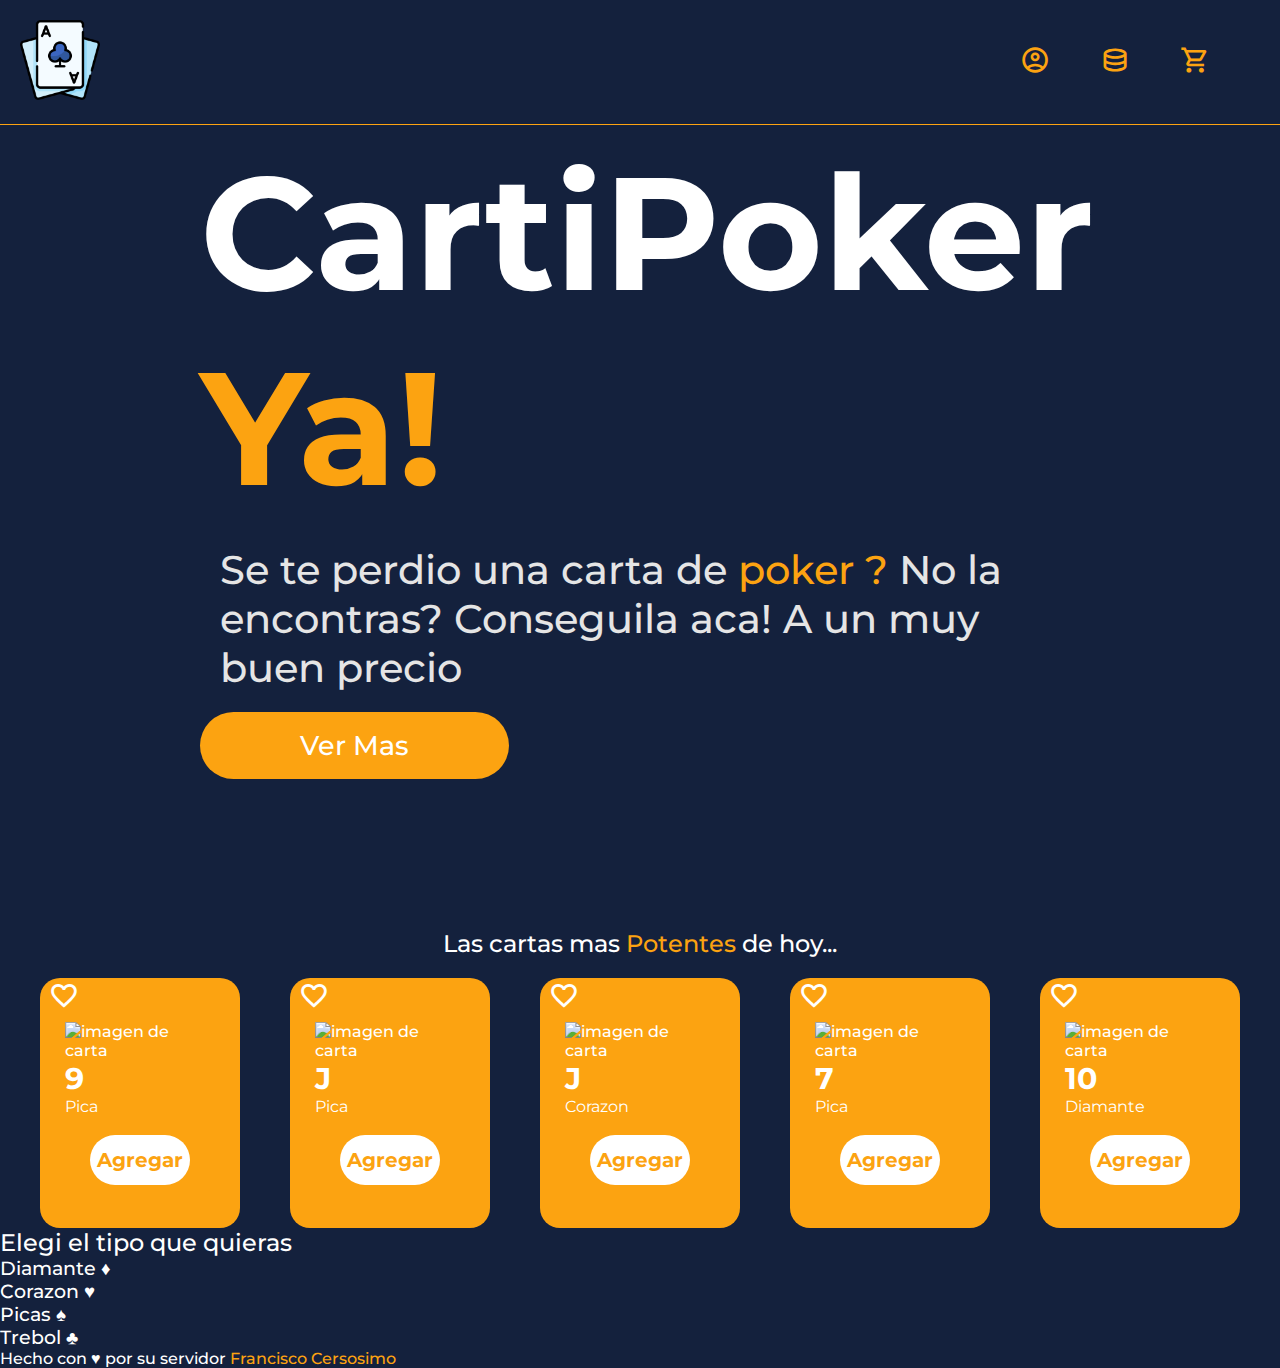
==== index.html @ f0700efc "img cards y render de random cards" ====
<!DOCTYPE html>
<html lang="en">
<head>
    <meta charset="UTF-8">
    <meta http-equiv="X-UA-Compatible" content="IE=edge">
    <meta name="viewport" content="width=device-width, initial-scale=1.0">
    <title>E6 Integrador Nucba</title>
    <link rel="stylesheet"href="https://cdnjs.cloudflare.com/ajax/libs/animate.css/4.1.1/animate.min.css"/>
    <link rel="stylesheet" href="https://fonts.googleapis.com/css2?family=Material+Symbols+Outlined:opsz,wght,FILL,GRAD@20..48,100..700,0..1,-50..200" />
    <link rel="stylesheet" href="./assets/styles.css">
</head>
<body>
    <header>
        <nav>
            <div class="logo_container">
                <img src="./assets/img/logochetomal.png" alt="" class="logo">
            </div>
            <div class="menu_container">
                <ul class="menu_container_lista">
                    <li>
                        <span class="material-symbols-outlined">
                            account_circle
                        </span>
                    </li>
                    <li>
                        <span class="material-symbols-outlined">
                            database
                        </span>
                    </li>
                    <li>
                        <span class="material-symbols-outlined">
                            shopping_cart
                        </span>
                    </li>
                </ul>
            </div>
        </nav>
    </header>
    <main>
        <section class="hero_container">
            <div>
                <h1>CartiPoker <span>Ya!</span></h1>
                <p class="slogan">Se te perdio una carta de <span>poker ?</span> No la encontras? Conseguila aca! A un muy buen precio</p>
                <button class="vermas_boton botones">Ver Mas</button>
            </div>
            <div class="imagen_hero_container">

            </div>
        </section>
        <section class="cartasmascompradas_container">
            <h2>Las cartas mas <span>Potentes</span> de hoy...</h2>
            <div class="recomended_container">
                
            </div>
        </section>
        <section class="elegi_tu_tipo_container">
            <h2>Elegi el tipo que quieras</h2>
            <div class="card_category category" data-category="water">
                <h3>Diamante &#9830;</h3>
            </div>
            <div class="card_category category" data-category="earth">
                <h3>Corazon &#9829;</h3>
            </div>
            <div class="card_category category" data-category="fire">
                <h3>Picas &#9824;</h3>
            </div>
            <div class="card_category category" data-category="wind">
                <h3>Trebol &#9827;</h3>
            </div>
        </section>
    </main>
    <footer>
        <p>Hecho con &#9829; por su servidor <span>Francisco Cersosimo</span> </p>
    </footer>
    <script src="./assets/data.js"></script>
    <script src="./assets/main.js"></script>

</body>
</html>
---- assets/styles.css ----
@import url('https://fonts.googleapis.com/css2?family=Montserrat:wght@300;400;500;700&display=swap');

/* General Stuff */

:root {
    --light: 300;
    --regular: 400;
    --medium: 500;
    --bold: 700;
    --backgroundcolor: #14213d;
    --enlightened_fontcolor: #fca311;
    --default_fontcolor: #FFFFFF;
    --less_important_fontcolor: #e5e5e5;

}

*{
    margin: 0;
    padding: 0;
    box-sizing: border-box;
    font-family: 'Montserrat', sans-serif;
    font-weight: var(--medium);
    
    color: var(--default_fontcolor);
    list-style: none;
}

body{
    background-color: var(--backgroundcolor);
}

span{
    color: var(--enlightened_fontcolor);
}

.botones{
    border: none;
    border-radius: 60px;
    padding: 17px 100px;
    background-color: var(--enlightened_fontcolor);
    color: var(--default_fontcolor);
    font-size: 27px;
}

/* Header */
/* Nav Bar */

nav{
    display: flex;
    padding: 20px;
    justify-content: space-between;
    align-items: center;
    border-bottom: 1px solid var(--enlightened_fontcolor);
}

.logo{
    width: auto;
    height: 80px;
}

.menu_container_lista{
    display: flex;
    margin-right: 50px;
    gap: 50px;
}

.material-symbols-outlined{
    font-size: 30px;
    font-weight: var(--medium);
    cursor: pointer;
}


/* Main */
/*Hero*/


h1{
    font-size: 160px;
    font-weight: var(--bold);
}

h1 span{
    font-weight: var(--bold);
}

.slogan{
    font-size: 40px;
    margin: 20px;
    color: var(--less_important_fontcolor);
    font-weight: var(--medium);
}
/*
.imagen_hero_container{
    background-color: var(--enlightened_fontcolor);
    width: 400px;
    height: 400px;
}
*/

.hero_container{
    display: flex;
    padding: 10px 200px;
}

/* Cartas mas compradas */

.cartasmascompradas_container{
    display: flex;
    justify-content: center;
    align-items: center;
    flex-direction: column;
    margin-top: 140px;
}

/* Recomended Container */
.recomended_container{
    display: flex;
    margin-top: 20px;
    gap: 50px;
}
/* Diseño Cards */

.item-product{
    background-color: var(--enlightened_fontcolor);
}

.product_recomendation{
    display: flex;
    flex-direction: column;
    align-items: center;
    justify-content: center;
    position: relative;
    width: 200px;
    height: 250px;
    background-color: var(--enlightened_fontcolor);
    border-radius: 20px;
    padding: 20px 25px;
    margin: 0 auto;
}

.add-btn{
    border: none;
    background-color: var(--default_fontcolor);
    color: var(--enlightened_fontcolor);
    width: 100px;
    height: 50px;
    font-weight: var(--bold);
    font-size: 20px;
    border-radius: 30px;
}

.favorito{
    position: absolute;
    top: 3px;
    left: 9px;
}

.title-card{
    font-weight: var(--bold);
    font-size: 30px;
}

.value-card{
    font-weight: var(--regular);
}

.favorito_icon{
    color: var(--default_fontcolor);
}
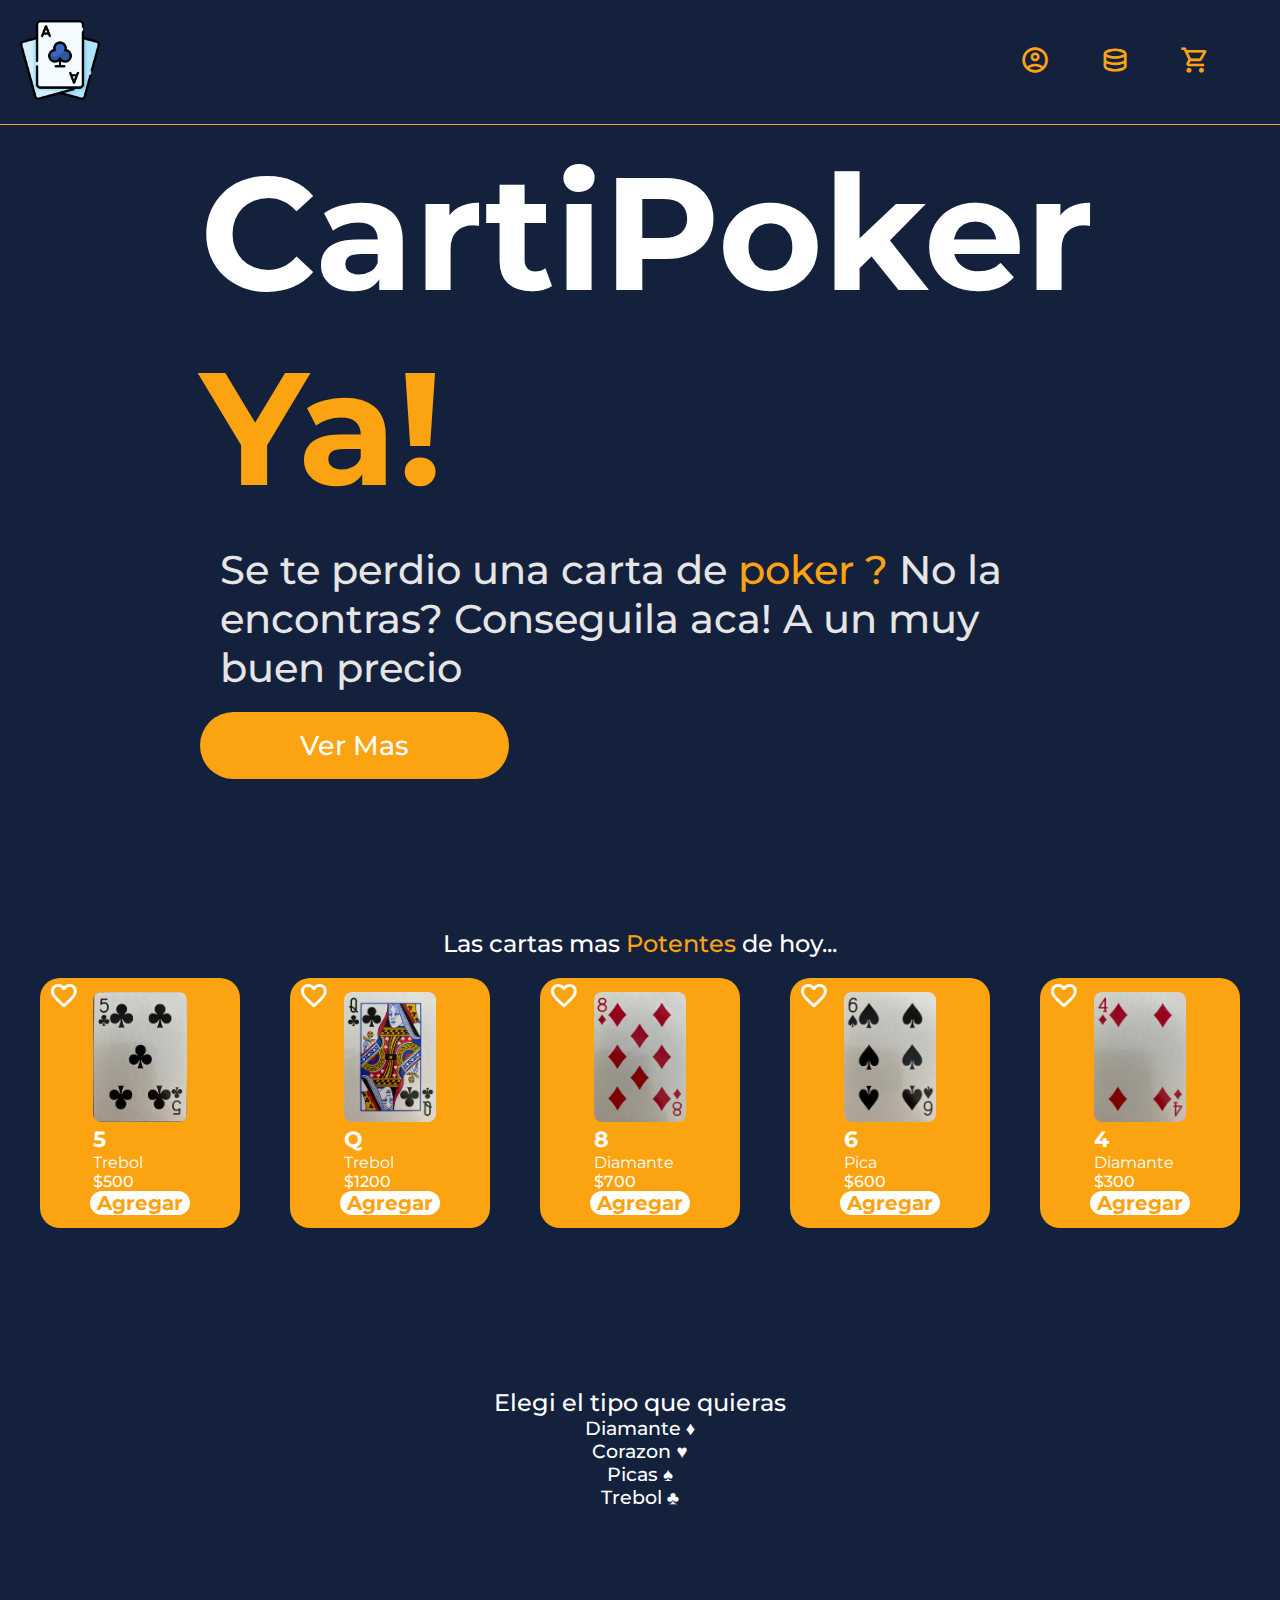
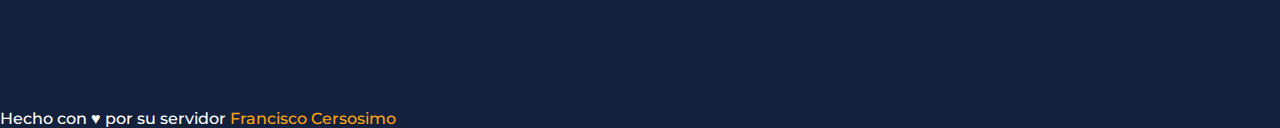
==== commit cd70d754: "fix bug, cartas mas compradas section" ====
--- a/index.html
+++ b/index.html
@@ -53,7 +53,7 @@
                 
             </div>
         </section>
-        <section class="elegi_tu_tipo_container">
+        <section class="elegi_el_tipo_container">
             <h2>Elegi el tipo que quieras</h2>
             <div class="card_category category" data-category="water">
                 <h3>Diamante &#9830;</h3>
--- a/assets/styles.css
+++ b/assets/styles.css
@@ -40,6 +40,12 @@
     background-color: var(--enlightened_fontcolor);
     color: var(--default_fontcolor);
     font-size: 27px;
+}
+
+img{
+    height: 130px;
+    width: auto;
+    border-radius: 8px;
 }
 
 /* Header */
@@ -158,7 +164,7 @@
 
 .title-card{
     font-weight: var(--bold);
-    font-size: 30px;
+    font-size: 22px;
 }
 
 .value-card{
@@ -168,3 +174,22 @@
 .favorito_icon{
     color: var(--default_fontcolor);
 }
+
+.price, .spacing-price{
+    color: var(--default_fontcolor);
+}
+
+/* ELEGI EL TIPO QUE QUIERAS */
+
+.elegi_el_tipo_container{
+    display: flex;
+    flex-direction: column;
+    align-items: center;
+    margin-top: 160px;
+}
+
+/* FOOTER */
+
+footer{
+    margin-top: 200px;
+}
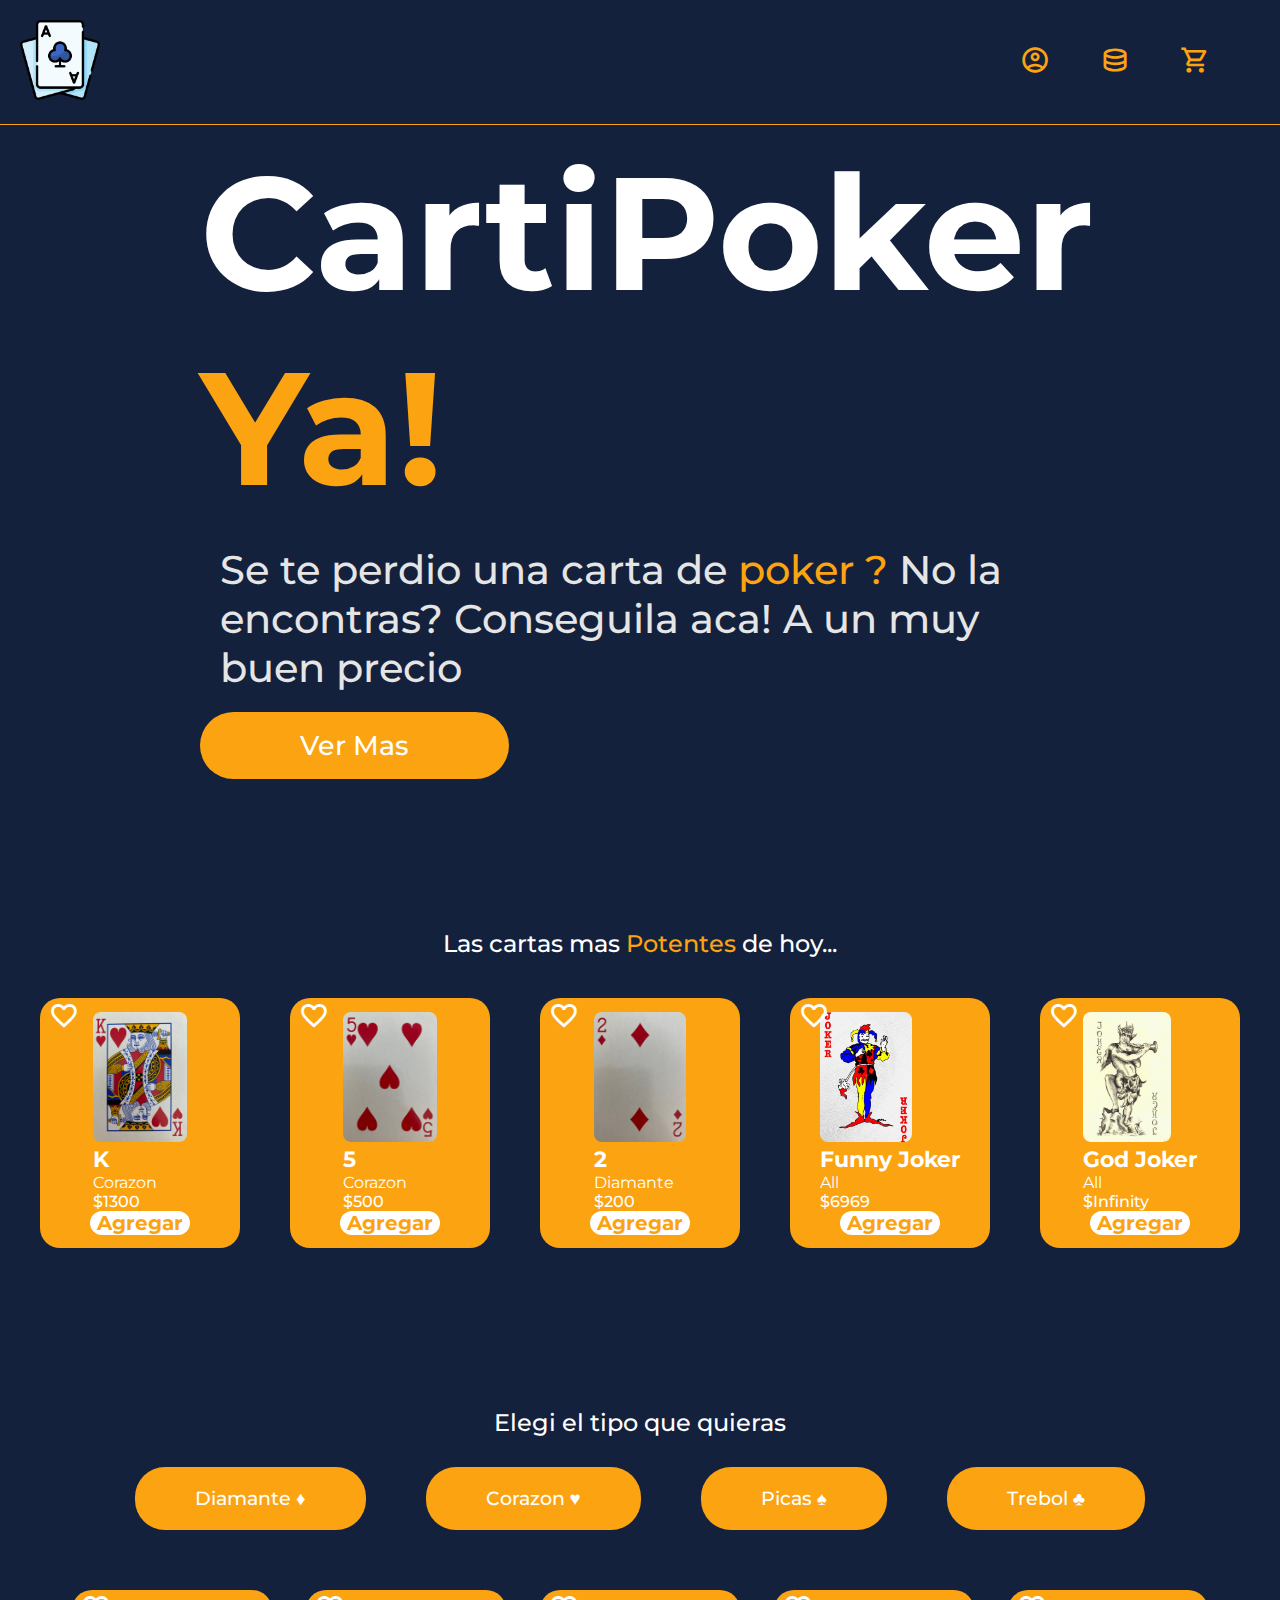
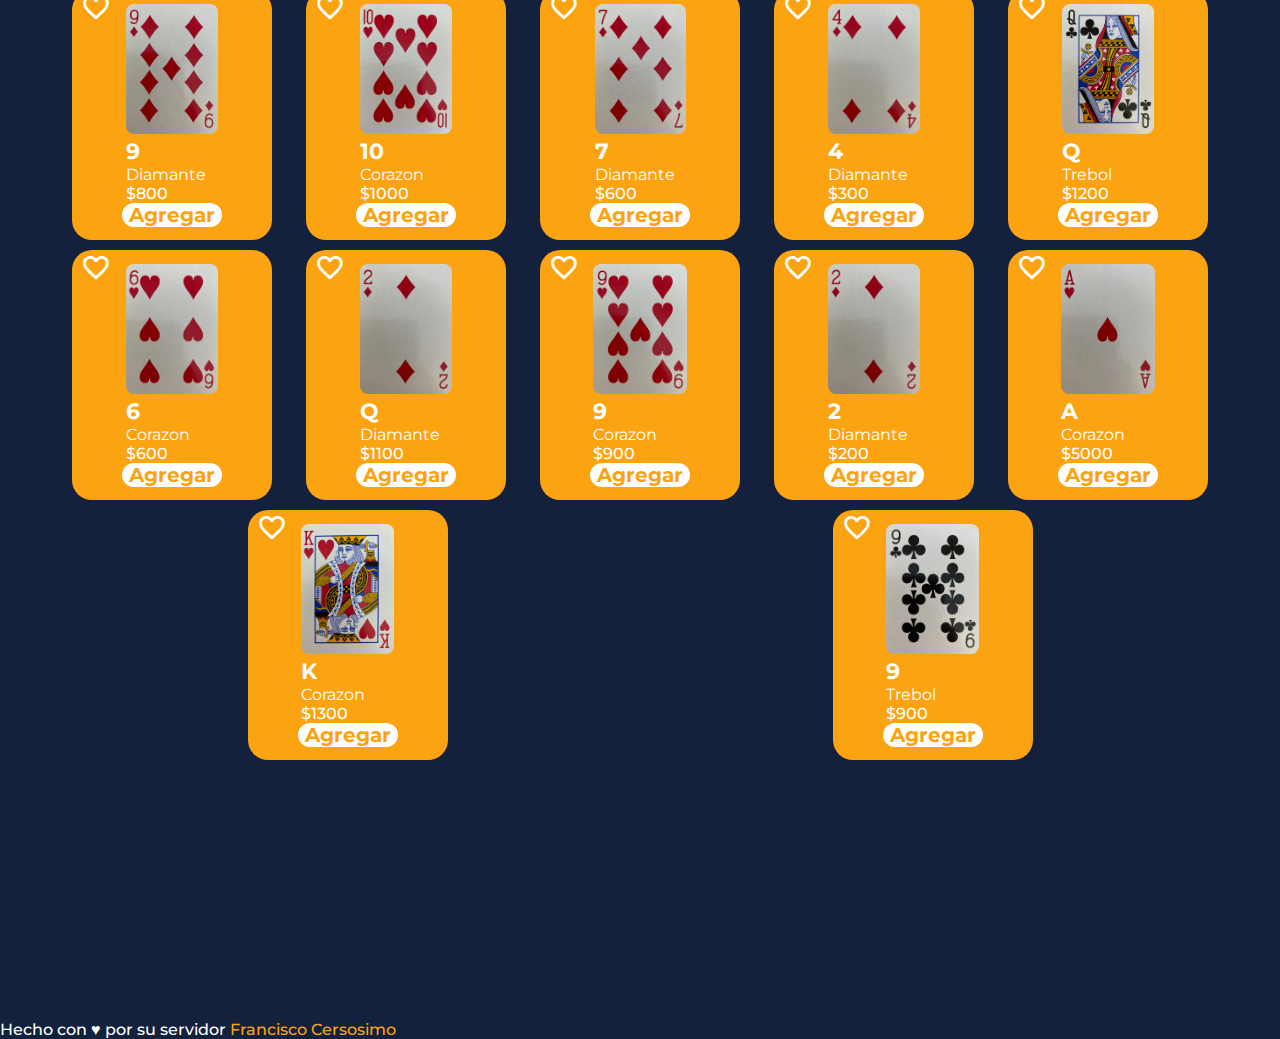
==== commit 7e428c4d: "algunas cosas de selectedCardsContainer" ====
--- a/index.html
+++ b/index.html
@@ -1,14 +1,17 @@
 <!DOCTYPE html>
 <html lang="en">
+
 <head>
     <meta charset="UTF-8">
     <meta http-equiv="X-UA-Compatible" content="IE=edge">
     <meta name="viewport" content="width=device-width, initial-scale=1.0">
     <title>E6 Integrador Nucba</title>
-    <link rel="stylesheet"href="https://cdnjs.cloudflare.com/ajax/libs/animate.css/4.1.1/animate.min.css"/>
-    <link rel="stylesheet" href="https://fonts.googleapis.com/css2?family=Material+Symbols+Outlined:opsz,wght,FILL,GRAD@20..48,100..700,0..1,-50..200" />
+    <link rel="stylesheet" href="https://cdnjs.cloudflare.com/ajax/libs/animate.css/4.1.1/animate.min.css" />
+    <link rel="stylesheet"
+        href="https://fonts.googleapis.com/css2?family=Material+Symbols+Outlined:opsz,wght,FILL,GRAD@20..48,100..700,0..1,-50..200" />
     <link rel="stylesheet" href="./assets/styles.css">
 </head>
+
 <body>
     <header>
         <nav>
@@ -40,7 +43,8 @@
         <section class="hero_container">
             <div>
                 <h1>CartiPoker <span>Ya!</span></h1>
-                <p class="slogan">Se te perdio una carta de <span>poker ?</span> No la encontras? Conseguila aca! A un muy buen precio</p>
+                <p class="slogan">Se te perdio una carta de <span>poker ?</span> No la encontras? Conseguila aca! A un
+                    muy buen precio</p>
                 <button class="vermas_boton botones">Ver Mas</button>
             </div>
             <div class="imagen_hero_container">
@@ -50,22 +54,27 @@
         <section class="cartasmascompradas_container">
             <h2>Las cartas mas <span>Potentes</span> de hoy...</h2>
             <div class="recomended_container">
-                
+
             </div>
         </section>
         <section class="elegi_el_tipo_container">
             <h2>Elegi el tipo que quieras</h2>
-            <div class="card_category category" data-category="water">
-                <h3>Diamante &#9830;</h3>
+            <div class="card_category_container">
+                <div class="card_category category" data-category="diamante">
+                    <h3>Diamante &#9830;</h3>
+                </div>
+                <div class="card_category category" data-category="corazon">
+                    <h3>Corazon &#9829;</h3>
+                </div>
+                <div class="card_category category" data-category="picas">
+                    <h3>Picas &#9824;</h3>
+                </div>
+                <div class="card_category category" data-category="trebol">
+                    <h3>Trebol &#9827;</h3>
+                </div>
             </div>
-            <div class="card_category category" data-category="earth">
-                <h3>Corazon &#9829;</h3>
-            </div>
-            <div class="card_category category" data-category="fire">
-                <h3>Picas &#9824;</h3>
-            </div>
-            <div class="card_category category" data-category="wind">
-                <h3>Trebol &#9827;</h3>
+            <div class="selected_products_container">
+
             </div>
         </section>
     </main>
@@ -76,4 +85,5 @@
     <script src="./assets/main.js"></script>
 
 </body>
+
 </html>--- a/assets/styles.css
+++ b/assets/styles.css
@@ -122,7 +122,7 @@
 /* Recomended Container */
 .recomended_container{
     display: flex;
-    margin-top: 20px;
+    margin-top: 40px;
     gap: 50px;
 }
 /* Diseño Cards */
@@ -188,6 +188,25 @@
     margin-top: 160px;
 }
 
+.card_category_container{
+    display: flex;
+    gap: 60px;
+}
+
+.card_category{
+    background-color: var(--enlightened_fontcolor);
+    margin-top: 30px;
+    padding: 20px 60px;
+    border-radius: 30px;
+}
+
+.selected_products_container{
+    display: flex;
+    flex-wrap: wrap;
+    padding: 60px;
+    gap: 10px;
+}
+
 /* FOOTER */
 
 footer{
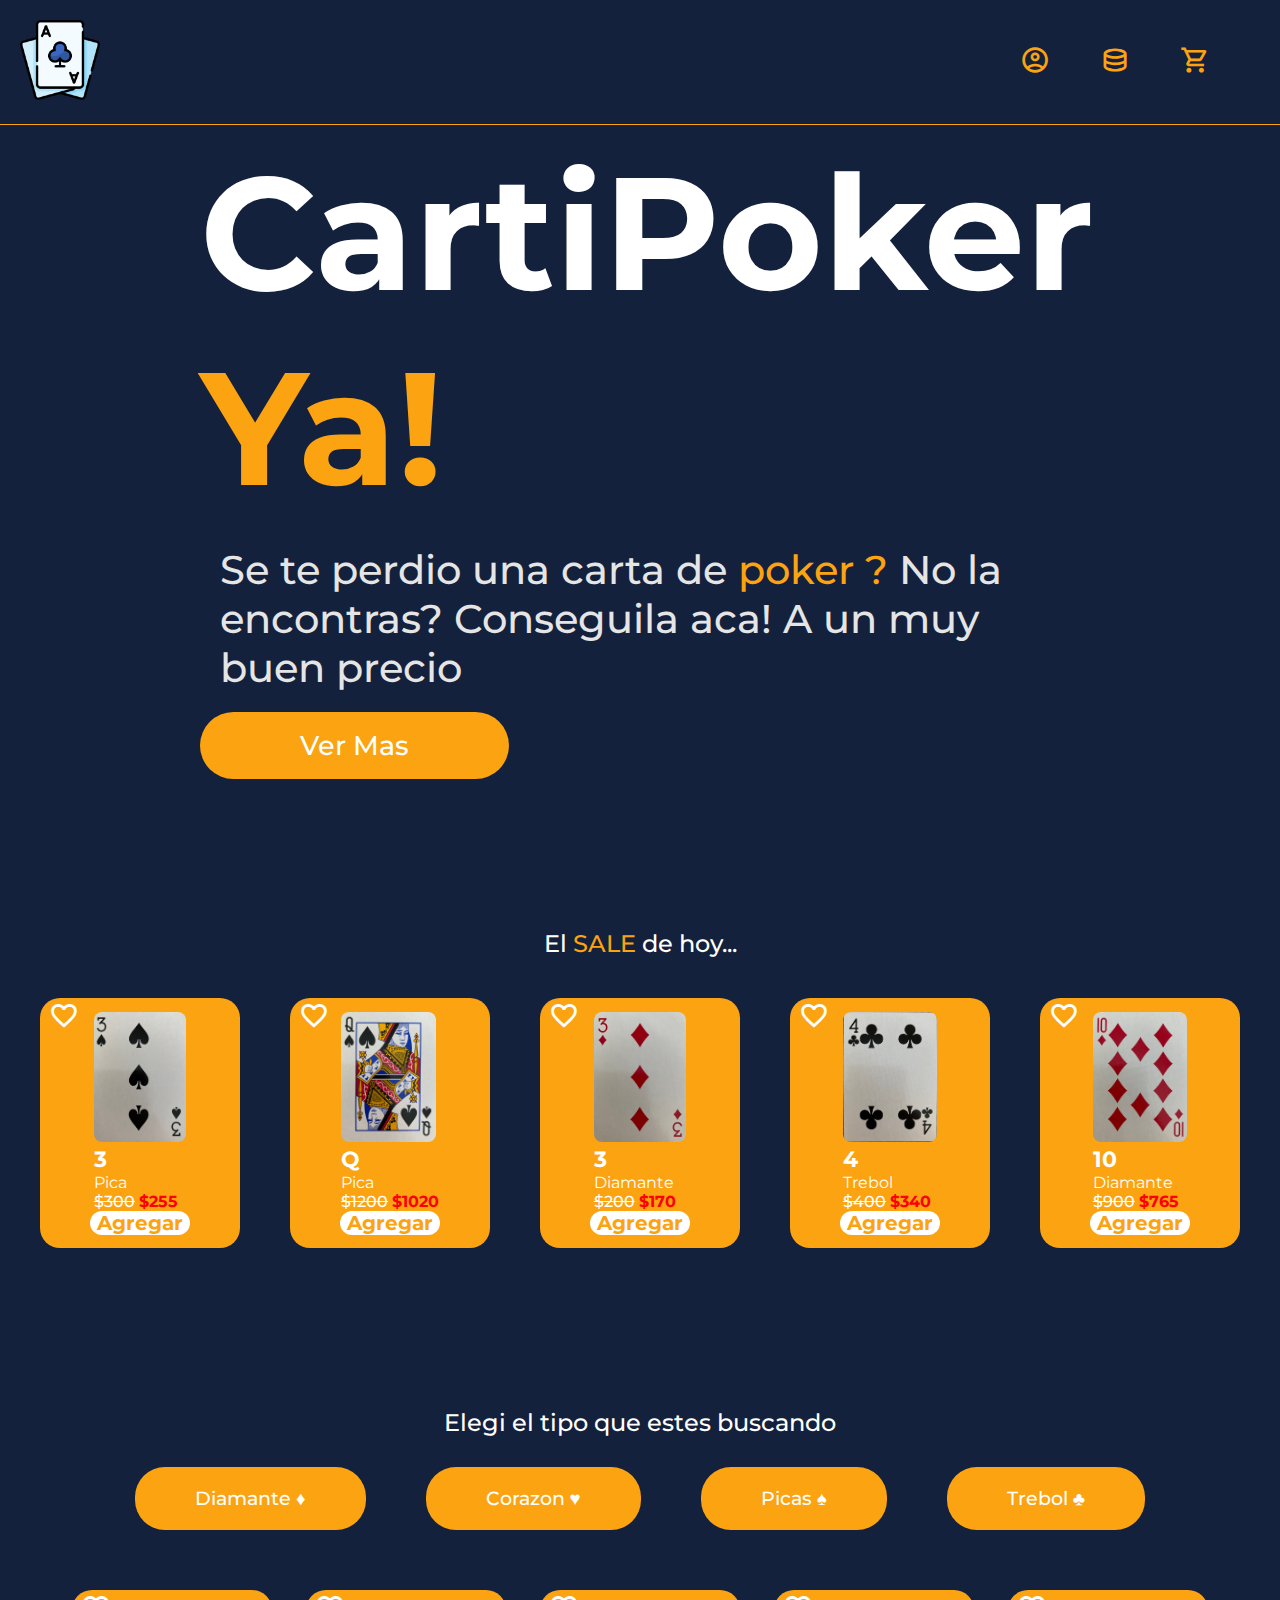
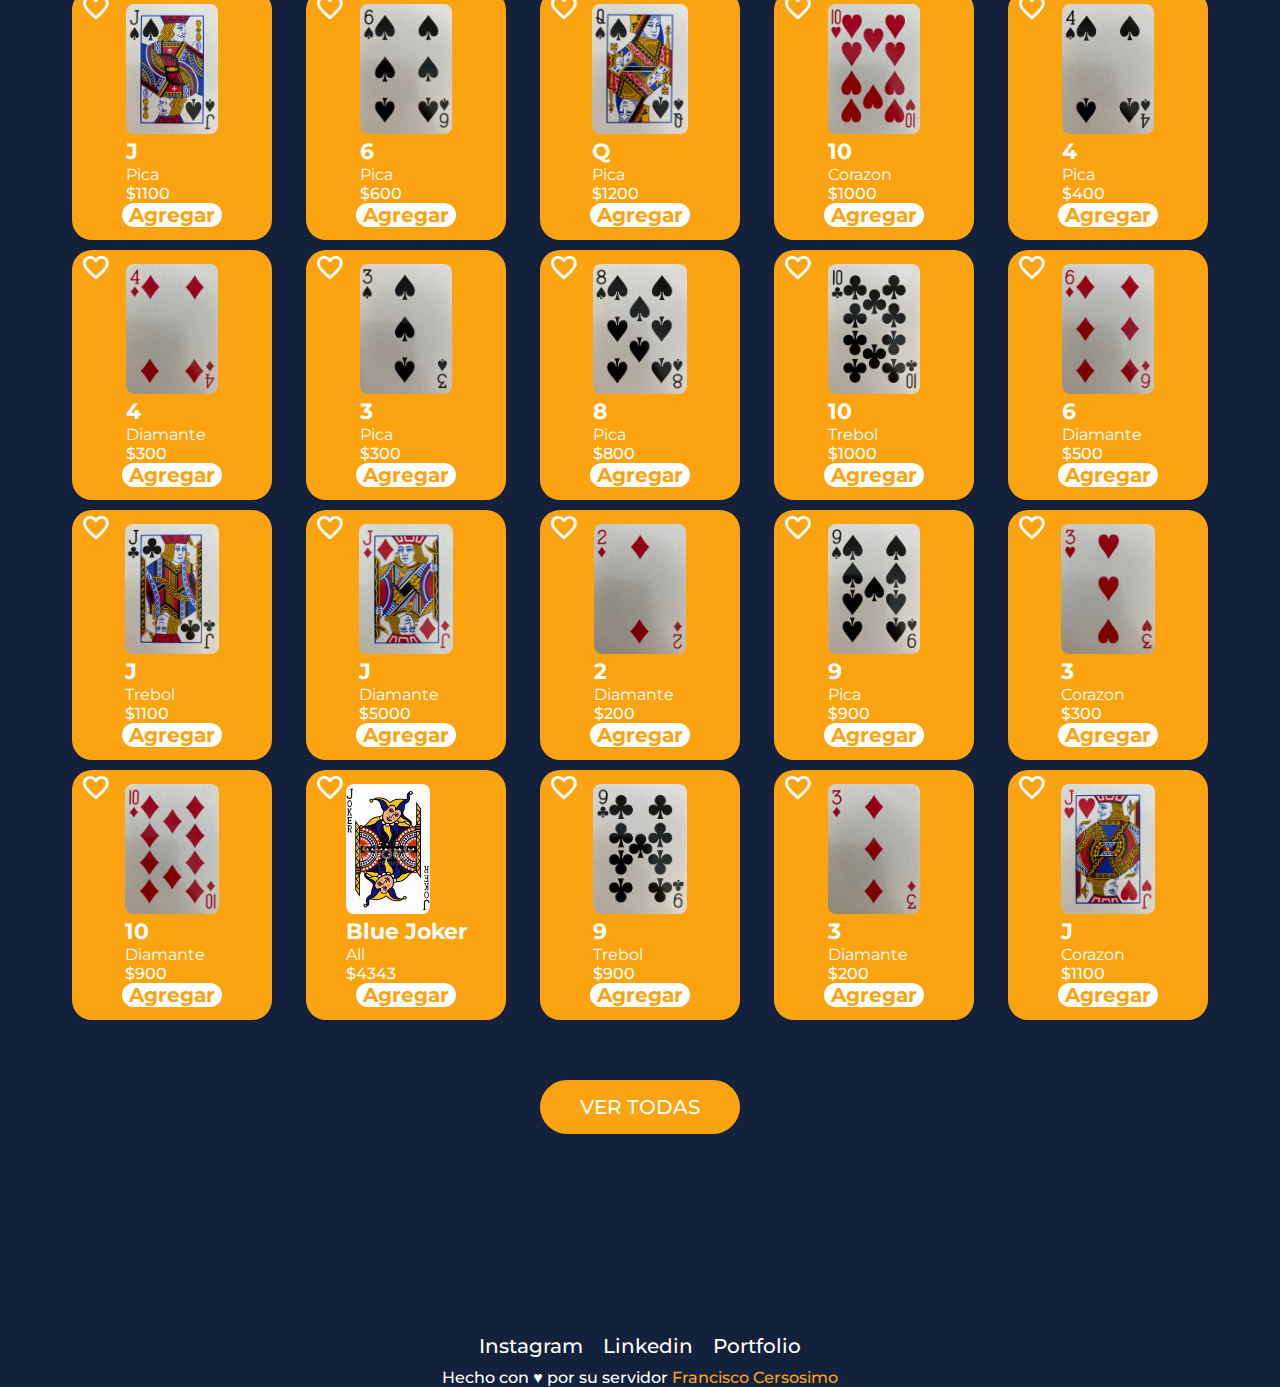
==== commit 2fe5f9e8: "selected category section" ====
--- a/index.html
+++ b/index.html
@@ -52,24 +52,24 @@
             </div>
         </section>
         <section class="cartasmascompradas_container">
-            <h2>Las cartas mas <span>Potentes</span> de hoy...</h2>
+            <h2>El <span>SALE</span> de hoy...</h2>
             <div class="recomended_container">
 
             </div>
         </section>
         <section class="elegi_el_tipo_container">
-            <h2>Elegi el tipo que quieras</h2>
+            <h2>Elegi el tipo que estes buscando</h2>
             <div class="card_category_container">
-                <div class="card_category category" data-category="diamante">
+                <div class="card_category category" data-category="Diamante">
                     <h3>Diamante &#9830;</h3>
                 </div>
-                <div class="card_category category" data-category="corazon">
+                <div class="card_category category" data-category="Corazon">
                     <h3>Corazon &#9829;</h3>
                 </div>
-                <div class="card_category category" data-category="picas">
+                <div class="card_category category" data-category="Pica">
                     <h3>Picas &#9824;</h3>
                 </div>
-                <div class="card_category category" data-category="trebol">
+                <div class="card_category category" data-category="Trebol">
                     <h3>Trebol &#9827;</h3>
                 </div>
             </div>
@@ -77,9 +77,25 @@
 
             </div>
         </section>
+
+        <section class="ver_todas_container">
+            <button class="ver_todas_boton botones"> VER TODAS </button>
+            <div class="todas_container">
+                
+            </div>
+        </section>
+
+
     </main>
     <footer>
-        <p>Hecho con &#9829; por su servidor <span>Francisco Cersosimo</span> </p>
+        <div class="datos_personales">
+            <ul>
+                <li><a href="https://www.instagram.com/francersosimo/"> Instagram </a></li>
+                <li> <a href="https://www.linkedin.com/in/francisco-cersosimo-5799731b8/"> Linkedin </a> </li>
+                <li> <a href="https://landing-page-portfolio-wheat.vercel.app/"> Portfolio </a> </li>
+            </ul>
+        </div>
+        <p class="frase_final">Hecho con &#9829; por su servidor <span>Francisco Cersosimo</span> </p>
     </footer>
     <script src="./assets/data.js"></script>
     <script src="./assets/main.js"></script>
--- a/assets/styles.css
+++ b/assets/styles.css
@@ -20,7 +20,6 @@
     box-sizing: border-box;
     font-family: 'Montserrat', sans-serif;
     font-weight: var(--medium);
-    
     color: var(--default_fontcolor);
     list-style: none;
 }
@@ -46,6 +45,10 @@
     height: 130px;
     width: auto;
     border-radius: 8px;
+}
+
+a{
+    text-decoration: none;
 }
 
 /* Header */
@@ -124,6 +127,11 @@
     display: flex;
     margin-top: 40px;
     gap: 50px;
+}
+
+.sale_price, .sale-spacing-price{
+    color: red;
+    font-weight: bold;
 }
 /* Diseño Cards */
 
@@ -196,8 +204,14 @@
 .card_category{
     background-color: var(--enlightened_fontcolor);
     margin-top: 30px;
+    cursor: pointer;
     padding: 20px 60px;
     border-radius: 30px;
+    transition: all 0.5s;
+}
+
+.card_category:hover{
+    transform: scale(1.1);
 }
 
 .selected_products_container{
@@ -207,8 +221,49 @@
     gap: 10px;
 }
 
+/* Clases para favoritos */
+
+.favorito{
+    color: red;
+}
+
+
+
+/* Ver Todas  section */
+
+.ver_todas_container{
+    display: flex;
+    justify-content: center;
+    align-items: center;
+    flex-direction: column;
+}
+
+
+.ver_todas_boton{
+    padding: 15px 35px;
+    font-size: 20px;
+    width: 200px;
+    cursor: pointer;
+}
+
 /* FOOTER */
 
 footer{
+    display: flex;
+    flex-direction: column;
+    justify-content: center;
+    align-items: center;
     margin-top: 200px;
 }
+
+.datos_personales ul{
+    display: flex;
+    gap: 20px;
+    font-size: 20px;
+}
+
+.frase_final{
+    margin-top: 10px;
+}
+
+
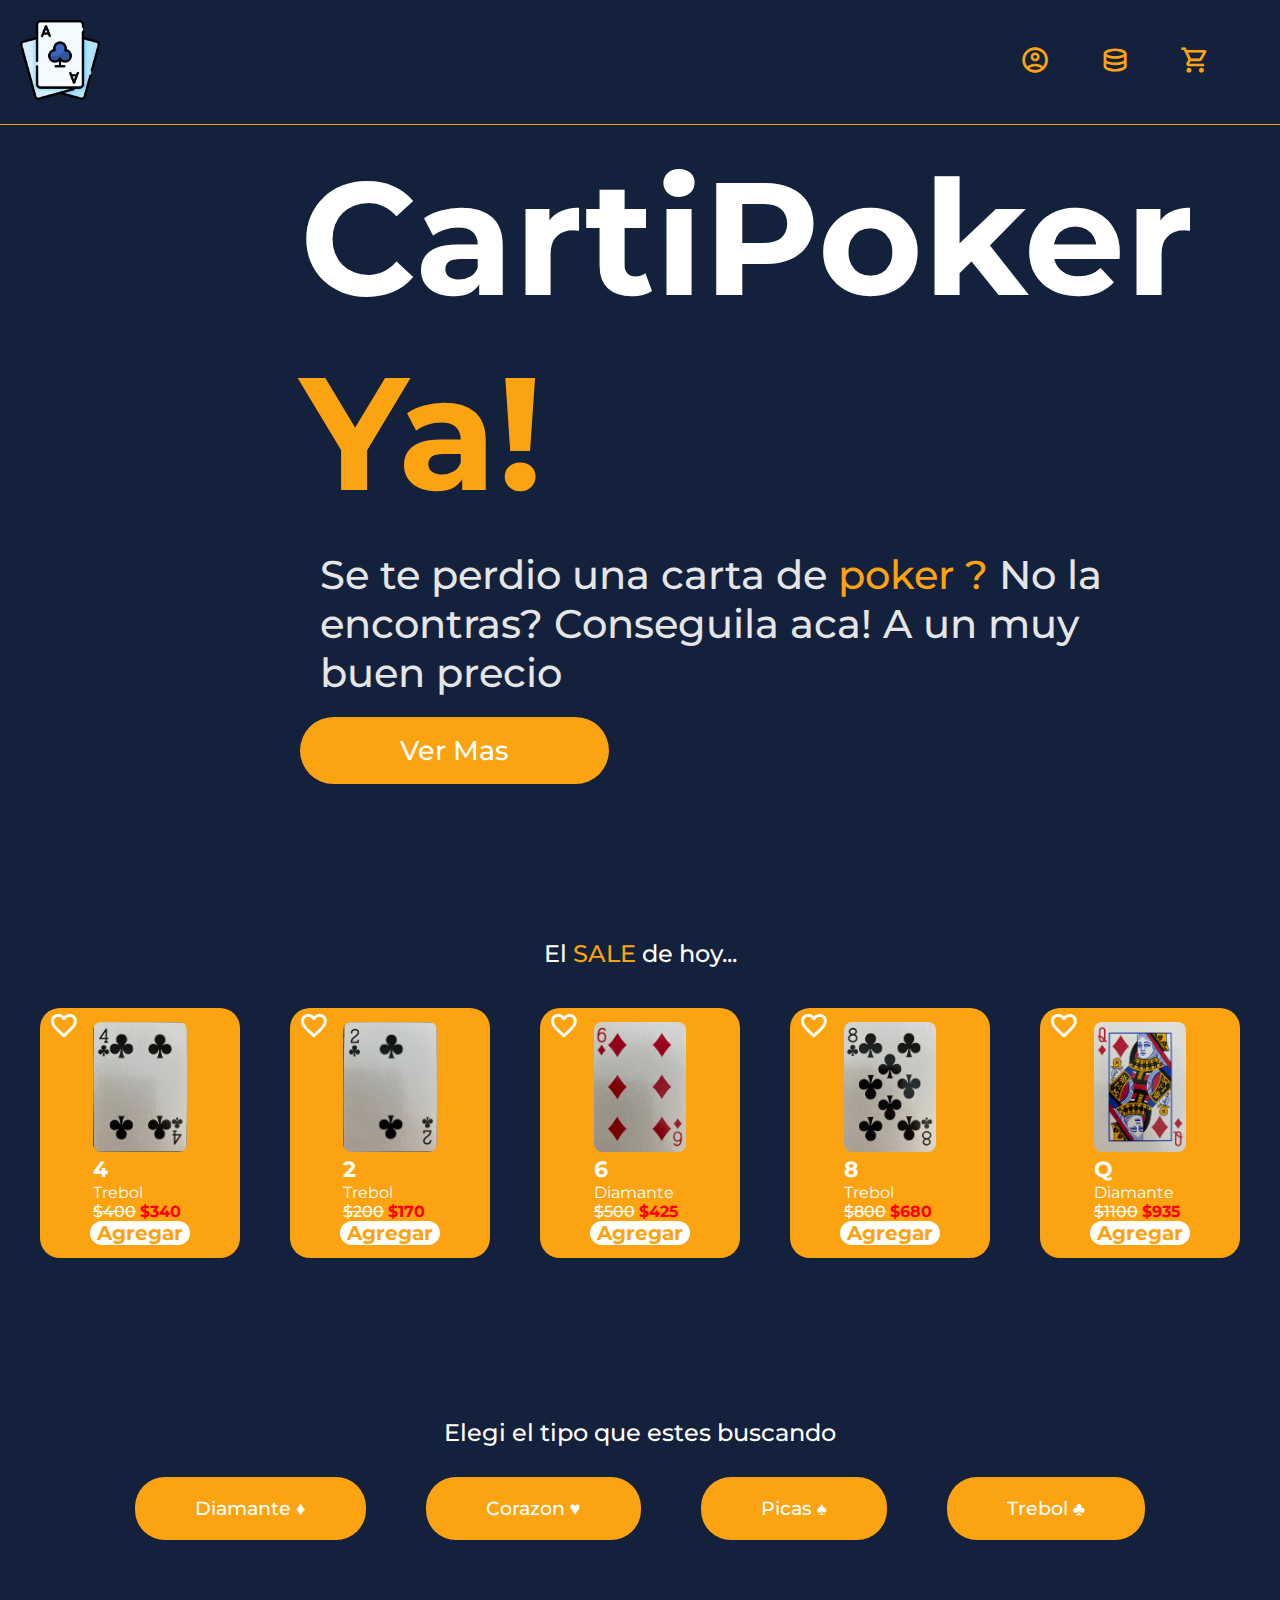
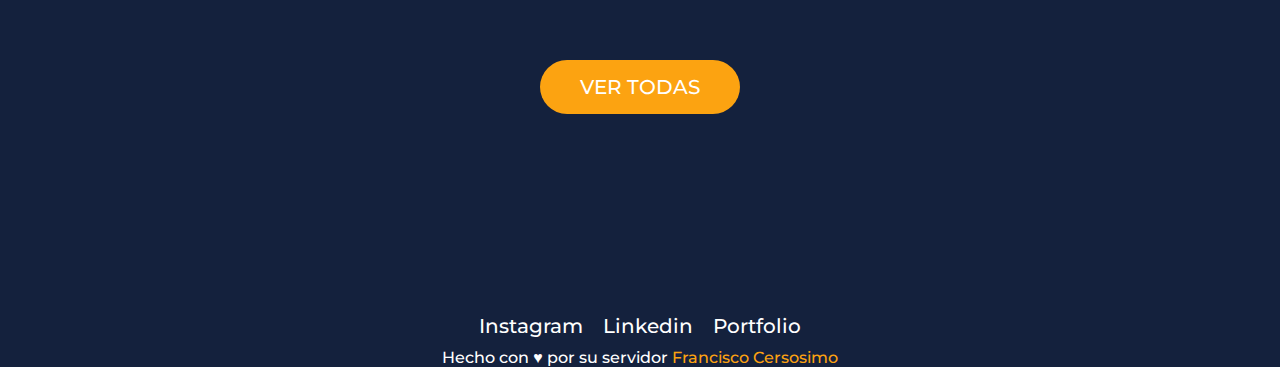
==== commit 0bc6cb9b: "avances cart y cosas" ====
--- a/index.html
+++ b/index.html
@@ -31,12 +31,28 @@
                         </span>
                     </li>
                     <li>
-                        <span class="material-symbols-outlined">
+                        <span class="material-symbols-outlined cart_button">
                             shopping_cart
                         </span>
                     </li>
                 </ul>
             </div>
+
+            <div class="cart">
+                <div class="title_and_exit_cart">
+                    <div class="exit_cart_container"> <p class="exit_cart">X</p> </div>
+                    <h2> TU CARRITO </h2>
+                </div>
+                
+                <div class="cart_products_container">
+                </div>
+                <button class="boton_comprar">Comprar</button>
+            </div>
+
+            <div class="overlay">
+            </div>
+
+
         </nav>
     </header>
     <main>
--- a/assets/styles.css
+++ b/assets/styles.css
@@ -38,6 +38,7 @@
     padding: 17px 100px;
     background-color: var(--enlightened_fontcolor);
     color: var(--default_fontcolor);
+    cursor: pointer;
     font-size: 27px;
 }
 
@@ -77,6 +78,81 @@
     font-size: 30px;
     font-weight: var(--medium);
     cursor: pointer;
+}
+
+/* CART DESIGN */
+
+.cart{
+    display: none;
+    flex-direction: column;
+    justify-content: space-between;
+    align-items: center;
+    position: absolute;
+    background-color: #fca311;
+    width: 300px;
+    height: 400px;
+    height: auto;
+    top: 0;
+    right: 0;
+    border-radius: 0 0 0 40px;
+    z-index: 2;
+    box-shadow: inset -39px 0px 50px -22px #000000;
+}
+
+.cart h2{
+    font-weight: var(--bold);
+    text-decoration: underline 1px;
+}
+
+.title_and_exit_cart{
+    display: flex;
+    align-items: center;
+}
+.exit_cart_container{
+    display: flex;
+    position: absolute;
+    left: 10px;
+    cursor: pointer;
+    align-items: center;
+    justify-content: center;
+    border-radius: 100%;
+    background-color: var(--backgroundcolor);
+    width: 20px;
+    height: 20px;
+}
+.exit_cart{
+    font-weight: var(--bold);
+}
+
+.overlay{
+    position: absolute;
+    top: 0px;
+    left: 0;
+    height: 100vh;
+    width: 100%;
+    z-index: 1;
+    background: rgba(37, 37, 37, 0.2);
+    box-shadow: 0px 0px 50px rgba(1, 2, 7, 0.5);
+    border-radius: 15px;
+    backdrop-filter: blur(5px);
+    -webkit-backdrop-filter: blur(5px);
+    display: none;
+}
+
+.show{
+    display: flex;
+}
+.show_overlay{
+    display: flex;
+}
+
+.boton_comprar{
+    cursor: pointer;
+    background-color: var(--backgroundcolor);
+    border-radius: 16px;
+    margin-bottom: 15px;
+    width: 200px;
+    height: 40px;
 }
 
 
@@ -109,7 +185,7 @@
 
 .hero_container{
     display: flex;
-    padding: 10px 200px;
+    padding: 15px 300px;
 }
 
 /* Cartas mas compradas */
@@ -121,6 +197,8 @@
     flex-direction: column;
     margin-top: 140px;
 }
+
+
 
 /* Recomended Container */
 .recomended_container{
@@ -162,6 +240,11 @@
     font-weight: var(--bold);
     font-size: 20px;
     border-radius: 30px;
+    cursor: pointer;
+}
+
+.add-btn:hover{
+    transform: scale(1.1);
 }
 
 .favorito{
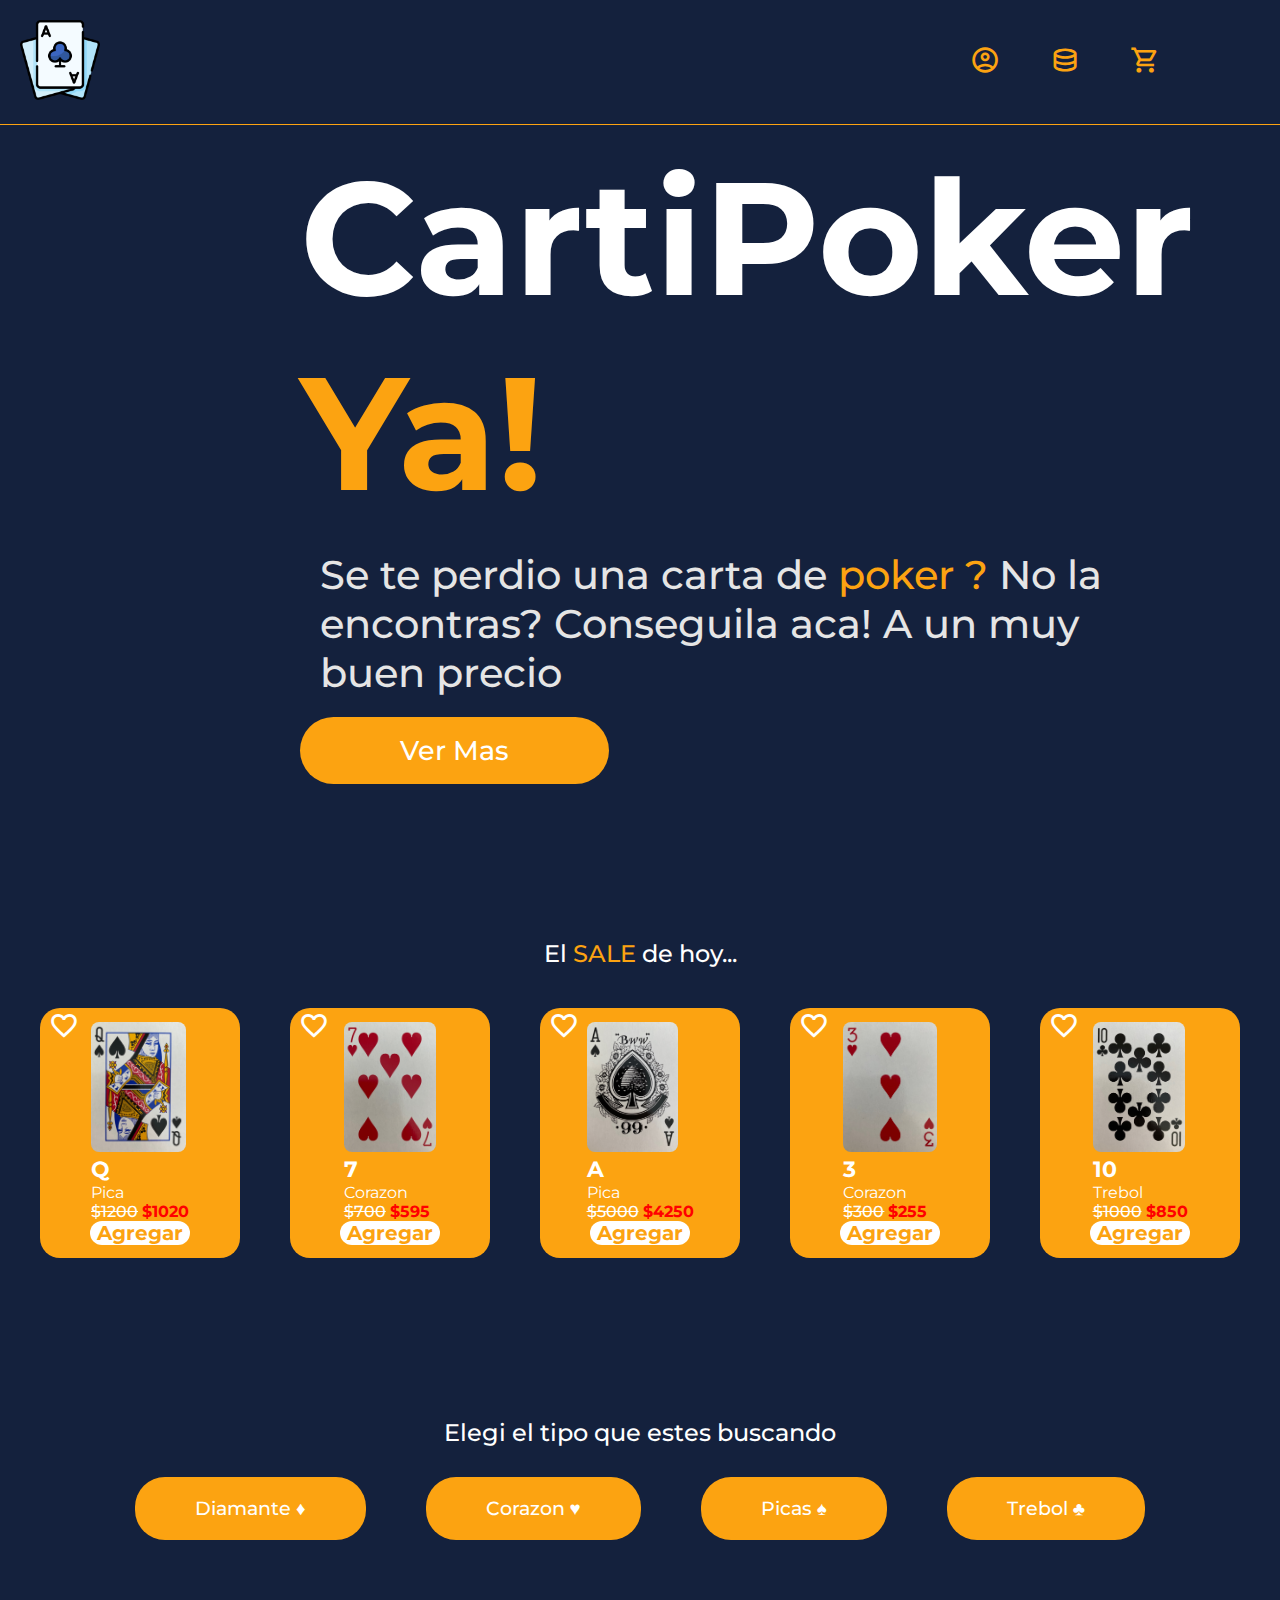
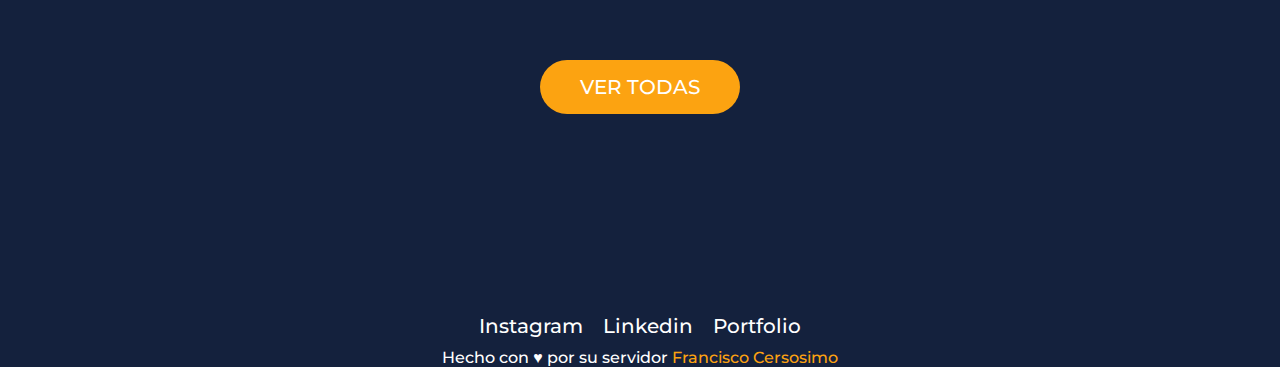
==== commit d3dda8c2: "log in, responsive y toggle menu" ====
--- a/index.html
+++ b/index.html
@@ -35,7 +35,15 @@
                             shopping_cart
                         </span>
                     </li>
+                    <li>
+                        <p class="exit_toggle_menu">Close</p>
+                    </li>
                 </ul>
+                <div class="toggle_menu">
+                    <span class="material-symbols-outlined">
+                        menu
+                    </span>
+                </div>
             </div>
 
             <div class="cart">
@@ -45,6 +53,10 @@
                 </div>
                 
                 <div class="cart_products_container">
+                </div>
+                <div class="total_container">
+                    <p>TOTAL:</p>
+                    <p class="total">0</p>
                 </div>
                 <button class="boton_comprar">Comprar</button>
             </div>
@@ -61,7 +73,7 @@
                 <h1>CartiPoker <span>Ya!</span></h1>
                 <p class="slogan">Se te perdio una carta de <span>poker ?</span> No la encontras? Conseguila aca! A un
                     muy buen precio</p>
-                <button class="vermas_boton botones">Ver Mas</button>
+                <a href="#TODAS"><button class="vermas_boton botones"> Ver Mas</button></a> 
             </div>
             <div class="imagen_hero_container">
 
@@ -77,16 +89,16 @@
             <h2>Elegi el tipo que estes buscando</h2>
             <div class="card_category_container">
                 <div class="card_category category" data-category="Diamante">
-                    <h3>Diamante &#9830;</h3>
+                    <h3 class="category_type">Diamante &#9830;</h3>
                 </div>
                 <div class="card_category category" data-category="Corazon">
-                    <h3>Corazon &#9829;</h3>
+                    <h3 class="category_type">Corazon &#9829;</h3>
                 </div>
                 <div class="card_category category" data-category="Pica">
-                    <h3>Picas &#9824;</h3>
+                    <h3 class="category_type">Picas &#9824;</h3>
                 </div>
                 <div class="card_category category" data-category="Trebol">
-                    <h3>Trebol &#9827;</h3>
+                    <h3 class="category_type">Trebol &#9827;</h3>
                 </div>
             </div>
             <div class="selected_products_container">
@@ -95,7 +107,7 @@
         </section>
 
         <section class="ver_todas_container">
-            <button class="ver_todas_boton botones"> VER TODAS </button>
+            <button class="ver_todas_boton botones" id="TODAS"> VER TODAS </button>
             <div class="todas_container">
                 
             </div>
@@ -106,9 +118,9 @@
     <footer>
         <div class="datos_personales">
             <ul>
-                <li><a href="https://www.instagram.com/francersosimo/"> Instagram </a></li>
-                <li> <a href="https://www.linkedin.com/in/francisco-cersosimo-5799731b8/"> Linkedin </a> </li>
-                <li> <a href="https://landing-page-portfolio-wheat.vercel.app/"> Portfolio </a> </li>
+                <li class="link_personal"><a href="https://www.instagram.com/francersosimo/"> Instagram </a></li>
+                <li class="link_personal"> <a href="https://www.linkedin.com/in/francisco-cersosimo-5799731b8/"> Linkedin </a> </li>
+                <li class="link_personal"> <a href="https://landing-page-portfolio-wheat.vercel.app/"> Portfolio </a> </li>
             </ul>
         </div>
         <p class="frase_final">Hecho con &#9829; por su servidor <span>Francisco Cersosimo</span> </p>
--- a/assets/styles.css
+++ b/assets/styles.css
@@ -14,7 +14,7 @@
 
 }
 
-*{
+* {
     margin: 0;
     padding: 0;
     box-sizing: border-box;
@@ -24,15 +24,15 @@
     list-style: none;
 }
 
-body{
+body {
     background-color: var(--backgroundcolor);
 }
 
-span{
+span {
     color: var(--enlightened_fontcolor);
 }
 
-.botones{
+.botones {
     border: none;
     border-radius: 60px;
     padding: 17px 100px;
@@ -42,20 +42,20 @@
     font-size: 27px;
 }
 
-img{
+img {
     height: 130px;
     width: auto;
     border-radius: 8px;
 }
 
-a{
+a {
     text-decoration: none;
 }
 
 /* Header */
 /* Nav Bar */
 
-nav{
+nav {
     display: flex;
     padding: 20px;
     justify-content: space-between;
@@ -63,26 +63,31 @@
     border-bottom: 1px solid var(--enlightened_fontcolor);
 }
 
-.logo{
+.logo {
     width: auto;
     height: 80px;
 }
 
-.menu_container_lista{
+.menu_container_lista {
     display: flex;
     margin-right: 50px;
     gap: 50px;
 }
 
-.material-symbols-outlined{
+.material-symbols-outlined {
     font-size: 30px;
     font-weight: var(--medium);
     cursor: pointer;
 }
 
+.toggle_menu,
+.exit_toggle_menu {
+    display: none;
+}
+
 /* CART DESIGN */
 
-.cart{
+.cart {
     display: none;
     flex-direction: column;
     justify-content: space-between;
@@ -99,16 +104,17 @@
     box-shadow: inset -39px 0px 50px -22px #000000;
 }
 
-.cart h2{
+.cart h2 {
     font-weight: var(--bold);
     text-decoration: underline 1px;
 }
 
-.title_and_exit_cart{
-    display: flex;
-    align-items: center;
-}
-.exit_cart_container{
+.title_and_exit_cart {
+    display: flex;
+    align-items: center;
+}
+
+.exit_cart_container {
     display: flex;
     position: absolute;
     left: 10px;
@@ -120,11 +126,35 @@
     width: 20px;
     height: 20px;
 }
-.exit_cart{
+
+.exit_cart {
     font-weight: var(--bold);
 }
 
-.overlay{
+.cart_products_container {
+    padding: 20px;
+}
+
+.spacing-price,
+.quantity_handler,
+.item_quantity {
+    color: var(--default_fontcolor);
+}
+
+.item_handler {
+    margin-left: 80px;
+}
+
+.total_container {
+    display: flex;
+    gap: 10px;
+}
+
+.spacing_price {
+    color: var(--default_fontcolor);
+}
+
+.overlay {
     position: absolute;
     top: 0px;
     left: 0;
@@ -139,14 +169,11 @@
     display: none;
 }
 
-.show{
-    display: flex;
-}
-.show_overlay{
-    display: flex;
-}
-
-.boton_comprar{
+.show_overlay {
+    display: flex;
+}
+
+.boton_comprar {
     cursor: pointer;
     background-color: var(--backgroundcolor);
     border-radius: 16px;
@@ -155,26 +182,52 @@
     height: 40px;
 }
 
+.card_item {
+    display: flex;
+}
+
+.sale_price {
+    color: red;
+}
+
+.product_card--description {
+    display: flex;
+    flex-direction: column;
+    justify-content: center;
+    align-items: center;
+}
+
+.boton_comprar:hover {
+    transform: scale(1.1);
+}
+
+/* Handle quantity */
+
+.up,
+.down {
+    cursor: pointer;
+}
 
 /* Main */
 /*Hero*/
 
 
-h1{
+h1 {
     font-size: 160px;
     font-weight: var(--bold);
 }
 
-h1 span{
+h1 span {
     font-weight: var(--bold);
 }
 
-.slogan{
+.slogan {
     font-size: 40px;
     margin: 20px;
     color: var(--less_important_fontcolor);
     font-weight: var(--medium);
 }
+
 /*
 .imagen_hero_container{
     background-color: var(--enlightened_fontcolor);
@@ -183,14 +236,14 @@
 }
 */
 
-.hero_container{
+.hero_container {
     display: flex;
     padding: 15px 300px;
 }
 
 /* Cartas mas compradas */
 
-.cartasmascompradas_container{
+.cartasmascompradas_container {
     display: flex;
     justify-content: center;
     align-items: center;
@@ -201,23 +254,25 @@
 
 
 /* Recomended Container */
-.recomended_container{
+.recomended_container {
     display: flex;
     margin-top: 40px;
     gap: 50px;
 }
 
-.sale_price, .sale-spacing-price{
+.sale_price,
+.sale-spacing-price {
     color: red;
     font-weight: bold;
 }
+
 /* Diseño Cards */
 
-.item-product{
+.item-product {
     background-color: var(--enlightened_fontcolor);
 }
 
-.product_recomendation{
+.product_recomendation {
     display: flex;
     flex-direction: column;
     align-items: center;
@@ -231,7 +286,7 @@
     margin: 0 auto;
 }
 
-.add-btn{
+.add-btn {
     border: none;
     background-color: var(--default_fontcolor);
     color: var(--enlightened_fontcolor);
@@ -243,48 +298,49 @@
     cursor: pointer;
 }
 
-.add-btn:hover{
+.add-btn:hover {
     transform: scale(1.1);
 }
 
-.favorito{
+.favorito {
     position: absolute;
     top: 3px;
     left: 9px;
 }
 
-.title-card{
+.title-card {
     font-weight: var(--bold);
     font-size: 22px;
 }
 
-.value-card{
+.value-card {
     font-weight: var(--regular);
 }
 
-.favorito_icon{
+.favorito_icon {
     color: var(--default_fontcolor);
 }
 
-.price, .spacing-price{
+.price,
+.spacing-price {
     color: var(--default_fontcolor);
 }
 
 /* ELEGI EL TIPO QUE QUIERAS */
 
-.elegi_el_tipo_container{
+.elegi_el_tipo_container {
     display: flex;
     flex-direction: column;
     align-items: center;
     margin-top: 160px;
 }
 
-.card_category_container{
+.card_category_container {
     display: flex;
     gap: 60px;
 }
 
-.card_category{
+.card_category {
     background-color: var(--enlightened_fontcolor);
     margin-top: 30px;
     cursor: pointer;
@@ -293,11 +349,11 @@
     transition: all 0.5s;
 }
 
-.card_category:hover{
+.card_category:hover {
     transform: scale(1.1);
 }
 
-.selected_products_container{
+.selected_products_container {
     display: flex;
     flex-wrap: wrap;
     padding: 60px;
@@ -306,7 +362,7 @@
 
 /* Clases para favoritos */
 
-.favorito{
+.favorito {
     color: red;
 }
 
@@ -314,15 +370,25 @@
 
 /* Ver Todas  section */
 
-.ver_todas_container{
-    display: flex;
+.ver_todas_container {
+    display: flex;
+    width: 100vw;
+    height: auto;
     justify-content: center;
     align-items: center;
     flex-direction: column;
-}
-
-
-.ver_todas_boton{
+    gap: 20px;
+}
+
+.todas_container {
+    display: none;
+    padding: 20px;
+    gap: 5px;
+    flex-wrap: wrap;
+}
+
+
+.ver_todas_boton {
     padding: 15px 35px;
     font-size: 20px;
     width: 200px;
@@ -331,7 +397,7 @@
 
 /* FOOTER */
 
-footer{
+footer {
     display: flex;
     flex-direction: column;
     justify-content: center;
@@ -339,14 +405,145 @@
     margin-top: 200px;
 }
 
-.datos_personales ul{
+.datos_personales ul {
     display: flex;
     gap: 20px;
     font-size: 20px;
 }
 
-.frase_final{
+
+
+.link_personal a:hover {
+    color: var(--enlightened_fontcolor);
+}
+
+.frase_final {
     margin-top: 10px;
 }
 
-
+/* CLASES PARA TOGGLE */
+
+.rojo {
+    color: red;
+}
+
+@media (max-width:768px) {
+
+    /* NAV BAR */
+
+    .menu_container_lista {
+        display: none;
+    }
+
+    .exit_toggle_menu {
+        display: flex;
+        color: red;
+    }
+
+    .toggle_menu {
+        display: flex;
+        color: var(--enlightened_fontcolor);
+    }
+
+        /* RESPONSIVE PARA TABLET */
+        /* HERO SECTION */
+
+        .hero_container {
+            padding: 100px 20px;
+        }
+
+        .hero_container div {
+            padding: 0;
+        }
+
+        .hero_container h1 {
+            font-size: 128px;
+        }
+
+        .slogan {
+            font-size: 32px;
+        }
+
+        .menu_container_lista {
+            margin-right: 0;
+            align-items: center;
+        }
+
+        /* CARTAS MAS COMPRADAS SECTION */
+
+        .recomended_container {
+            flex-wrap: wrap;
+        }
+
+        /* CARD CATEGORY SECTION */
+
+        .card_category_container {
+            flex-wrap: wrap;
+            align-items: center;
+            justify-content: center;
+        }
+
+        .card_category {
+            padding: 10px 20px;
+        }
+    }
+
+    @media (max-width:480px) {
+
+        /* NAV BAR */
+
+        .menu_container_lista {
+            display: none;
+        }
+
+        .exit_toggle_menu {
+            display: flex;
+            color: red;
+        }
+
+        .toggle_menu {
+            display: flex;
+            color: var(--enlightened_fontcolor);
+        }
+
+        /* MOBILE RESPONSIVE */
+        /* HERO SECTION */
+
+        .hero_container h1 {
+            font-size: 78px;
+        }
+
+        .slogan {
+            font-size: 20px;
+        }
+
+        .vermas_boton {
+            padding: 15px 66px;
+        }
+
+        /* CARD CATEGORY SECTION */
+
+        .card_category {
+            display: flex;
+            justify-content: center;
+            width: 160px;
+        }
+
+        .product_recomendation {
+            width: 170px;
+            height: auto;
+        }
+
+        .show {
+            display: flex;
+        }
+
+    }
+
+    .show {
+        display: flex;
+    }
+
+    .hide {
+        display: none;
+    }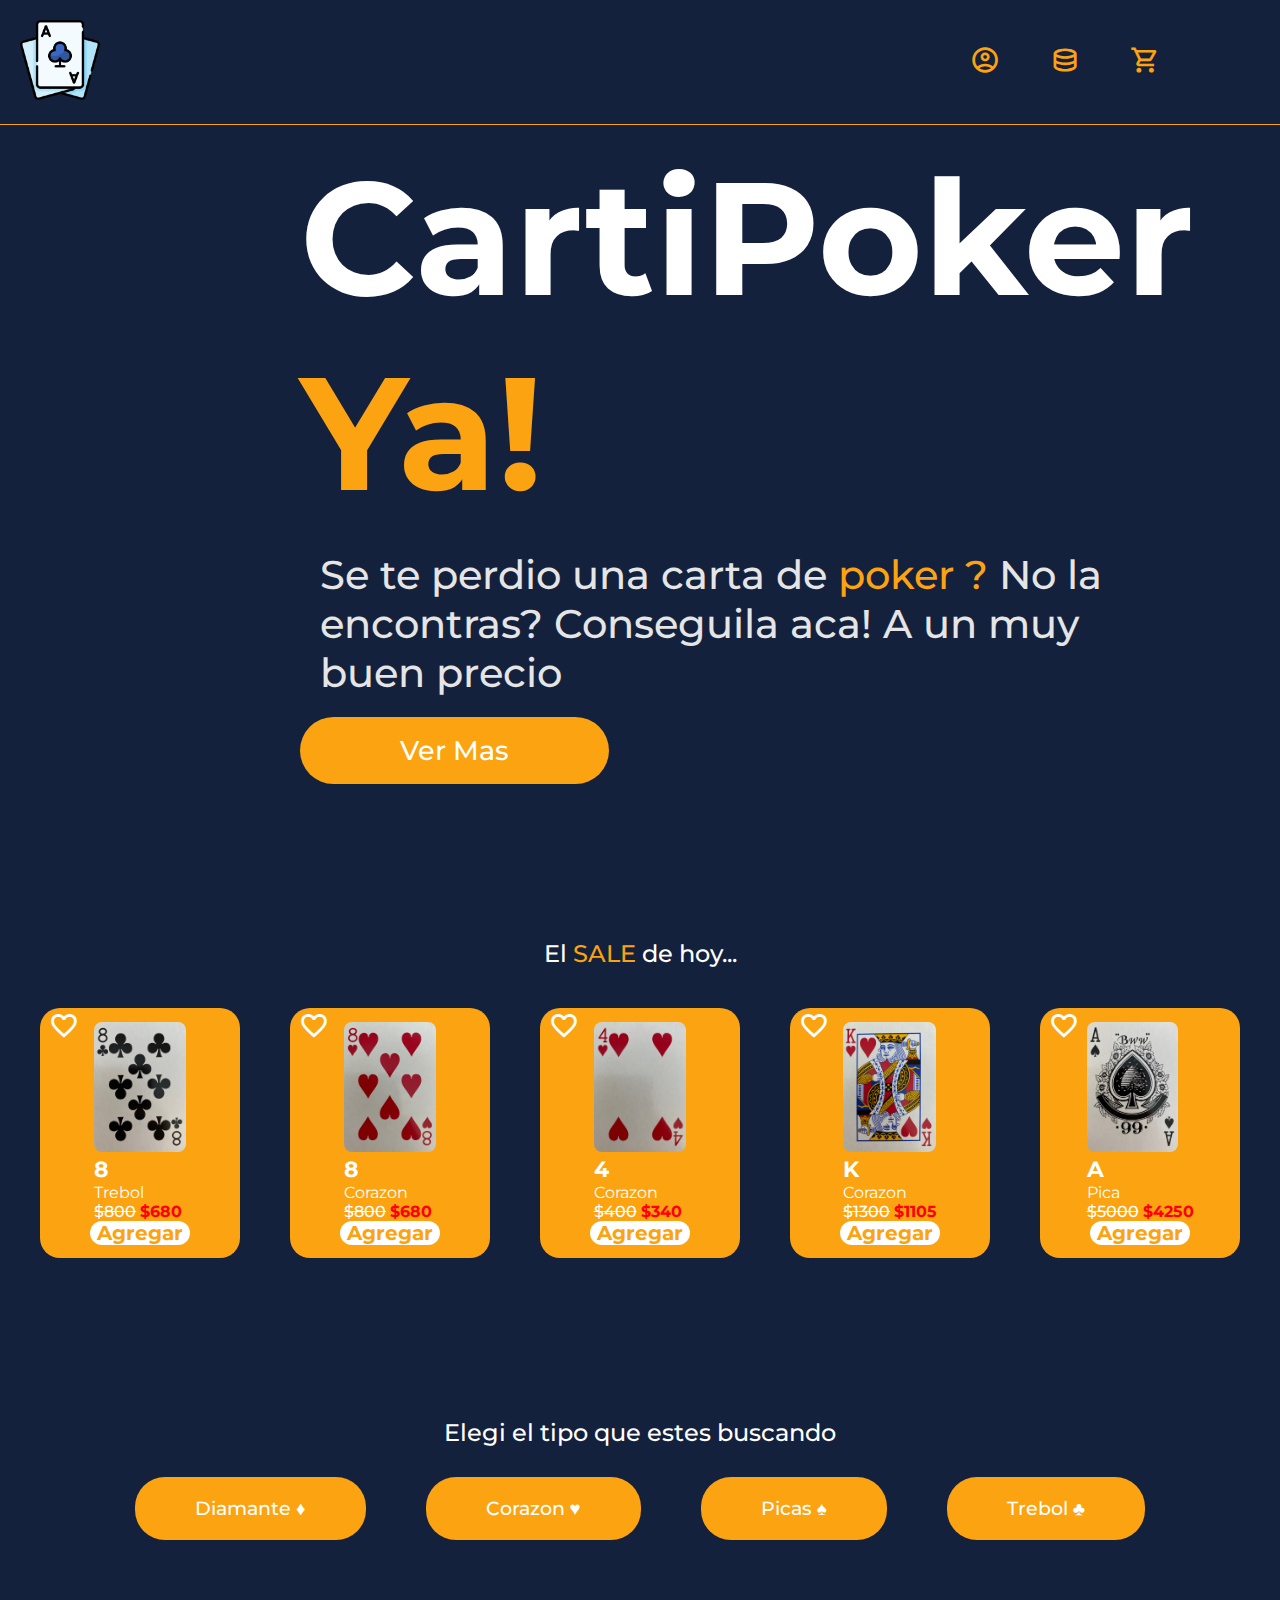
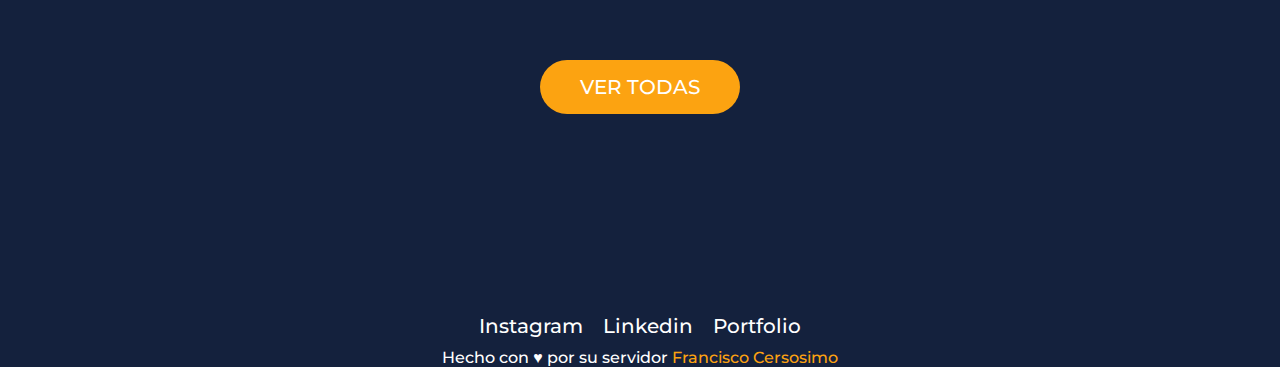
==== commit fc0bb535: "bug fixes" ====
--- a/index.html
+++ b/index.html
@@ -21,9 +21,11 @@
             <div class="menu_container">
                 <ul class="menu_container_lista">
                     <li>
+                        <a href="./login/login.html">
                         <span class="material-symbols-outlined">
                             account_circle
                         </span>
+                        </a>
                     </li>
                     <li>
                         <span class="material-symbols-outlined">
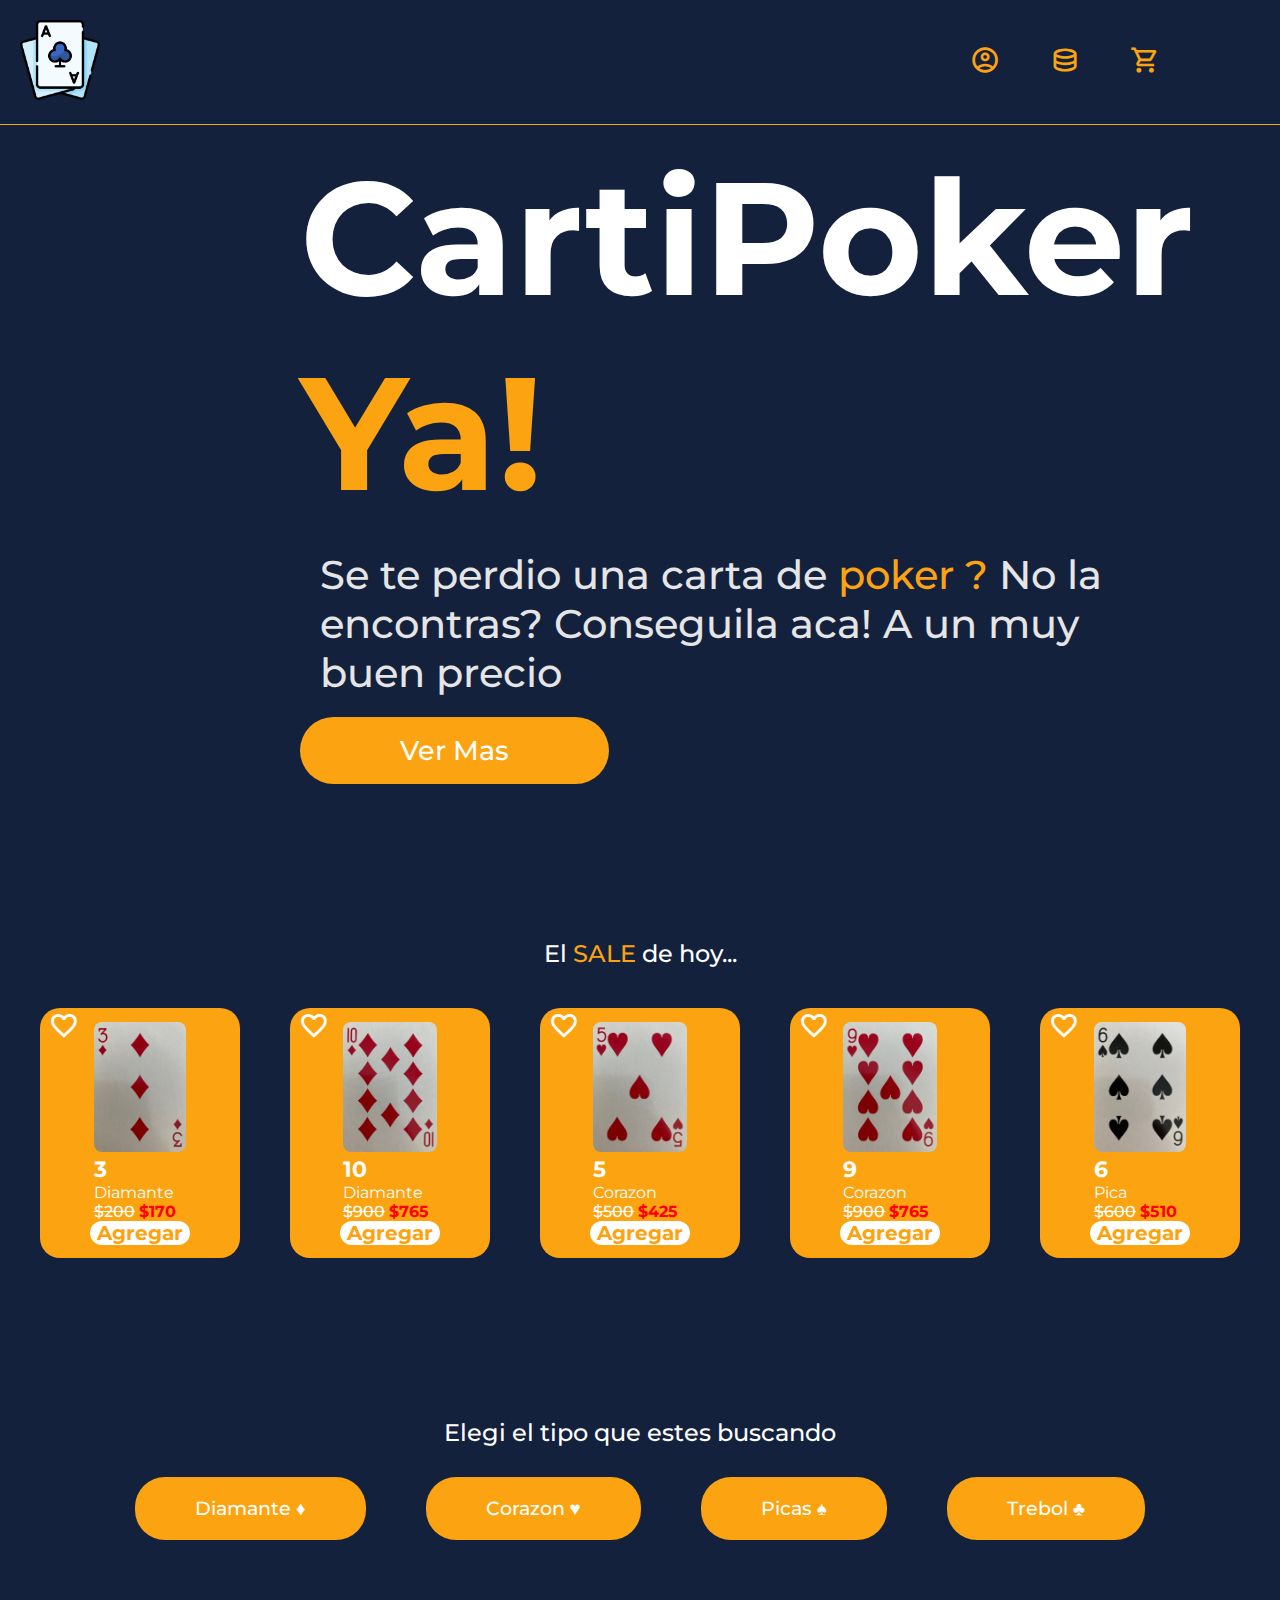
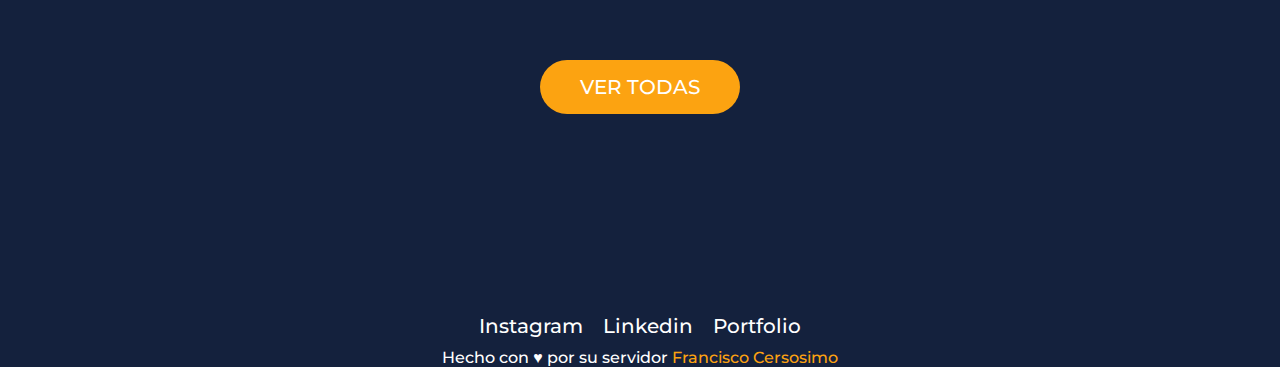
==== commit 842df8fe: "efectos en css" ====
--- a/index.html
+++ b/index.html
@@ -22,9 +22,9 @@
                 <ul class="menu_container_lista">
                     <li>
                         <a href="./login/login.html">
-                        <span class="material-symbols-outlined">
-                            account_circle
-                        </span>
+                            <span class="material-symbols-outlined">
+                                account_circle
+                            </span>
                         </a>
                     </li>
                     <li>
@@ -50,10 +50,12 @@
 
             <div class="cart">
                 <div class="title_and_exit_cart">
-                    <div class="exit_cart_container"> <p class="exit_cart">X</p> </div>
+                    <div class="exit_cart_container">
+                        <p class="exit_cart">X</p>
+                    </div>
                     <h2> TU CARRITO </h2>
                 </div>
-                
+
                 <div class="cart_products_container">
                 </div>
                 <div class="total_container">
@@ -65,17 +67,15 @@
 
             <div class="overlay">
             </div>
-
-
         </nav>
     </header>
     <main>
         <section class="hero_container">
             <div>
-                <h1>CartiPoker <span>Ya!</span></h1>
+                <h1>CartiPoker <span>Ya</span><span class="signo_de_exclamacion">!</span> </h1>
                 <p class="slogan">Se te perdio una carta de <span>poker ?</span> No la encontras? Conseguila aca! A un
                     muy buen precio</p>
-                <a href="#TODAS"><button class="vermas_boton botones"> Ver Mas</button></a> 
+                <a href="#TODAS"><button class="vermas_boton botones"> Ver Mas</button></a>
             </div>
             <div class="imagen_hero_container">
 
@@ -111,7 +111,7 @@
         <section class="ver_todas_container">
             <button class="ver_todas_boton botones" id="TODAS"> VER TODAS </button>
             <div class="todas_container">
-                
+
             </div>
         </section>
 
@@ -121,8 +121,10 @@
         <div class="datos_personales">
             <ul>
                 <li class="link_personal"><a href="https://www.instagram.com/francersosimo/"> Instagram </a></li>
-                <li class="link_personal"> <a href="https://www.linkedin.com/in/francisco-cersosimo-5799731b8/"> Linkedin </a> </li>
-                <li class="link_personal"> <a href="https://landing-page-portfolio-wheat.vercel.app/"> Portfolio </a> </li>
+                <li class="link_personal"> <a href="https://www.linkedin.com/in/francisco-cersosimo-5799731b8/">
+                        Linkedin </a> </li>
+                <li class="link_personal"> <a href="https://landing-page-portfolio-wheat.vercel.app/"> Portfolio </a>
+                </li>
             </ul>
         </div>
         <p class="frase_final">Hecho con &#9829; por su servidor <span>Francisco Cersosimo</span> </p>
--- a/assets/styles.css
+++ b/assets/styles.css
@@ -228,18 +228,28 @@
     font-weight: var(--medium);
 }
 
-/*
-.imagen_hero_container{
-    background-color: var(--enlightened_fontcolor);
-    width: 400px;
-    height: 400px;
-}
-*/
-
 .hero_container {
     display: flex;
     padding: 15px 300px;
 }
+
+@keyframes intermitencia {
+    0% {
+        color: var(--backgroundcolor);
+    }
+    50% {
+        color: var(--enlightened_fontcolor);
+    }
+    100% {
+        color: var(--backgroundcolor);
+    }
+}
+
+.signo_de_exclamacion{
+    animation: intermitencia 1s;
+    animation-iteration-count: infinite;
+}
+
 
 /* Cartas mas compradas */
 
@@ -431,9 +441,26 @@
 
     /* NAV BAR */
 
+    @keyframes toggle_menu_efect {
+        0% {
+            color: var(--backgroundcolor);
+        }
+
+        100% {
+            color: var(--enlightened_fontcolor);
+        }
+    }
+
+    .menu_container span{
+        animation-name: toggle_menu_efect;
+        animation-duration: 2s;
+        transition: all 0.5s ease;
+    }
+
     .menu_container_lista {
         display: none;
     }
+
 
     .exit_toggle_menu {
         display: flex;
@@ -445,105 +472,105 @@
         color: var(--enlightened_fontcolor);
     }
 
-        /* RESPONSIVE PARA TABLET */
-        /* HERO SECTION */
-
-        .hero_container {
-            padding: 100px 20px;
-        }
-
-        .hero_container div {
-            padding: 0;
-        }
-
-        .hero_container h1 {
-            font-size: 128px;
-        }
-
-        .slogan {
-            font-size: 32px;
-        }
-
-        .menu_container_lista {
-            margin-right: 0;
-            align-items: center;
-        }
-
-        /* CARTAS MAS COMPRADAS SECTION */
-
-        .recomended_container {
-            flex-wrap: wrap;
-        }
-
-        /* CARD CATEGORY SECTION */
-
-        .card_category_container {
-            flex-wrap: wrap;
-            align-items: center;
-            justify-content: center;
-        }
-
-        .card_category {
-            padding: 10px 20px;
-        }
-    }
-
-    @media (max-width:480px) {
-
-        /* NAV BAR */
-
-        .menu_container_lista {
-            display: none;
-        }
-
-        .exit_toggle_menu {
-            display: flex;
-            color: red;
-        }
-
-        .toggle_menu {
-            display: flex;
-            color: var(--enlightened_fontcolor);
-        }
-
-        /* MOBILE RESPONSIVE */
-        /* HERO SECTION */
-
-        .hero_container h1 {
-            font-size: 78px;
-        }
-
-        .slogan {
-            font-size: 20px;
-        }
-
-        .vermas_boton {
-            padding: 15px 66px;
-        }
-
-        /* CARD CATEGORY SECTION */
-
-        .card_category {
-            display: flex;
-            justify-content: center;
-            width: 160px;
-        }
-
-        .product_recomendation {
-            width: 170px;
-            height: auto;
-        }
-
-        .show {
-            display: flex;
-        }
-
+    /* RESPONSIVE PARA TABLET */
+    /* HERO SECTION */
+
+    .hero_container {
+        padding: 100px 20px;
+    }
+
+    .hero_container div {
+        padding: 0;
+    }
+
+    .hero_container h1 {
+        font-size: 128px;
+    }
+
+    .slogan {
+        font-size: 32px;
+    }
+
+    .menu_container_lista {
+        margin-right: 0;
+        align-items: center;
+    }
+
+    /* CARTAS MAS COMPRADAS SECTION */
+
+    .recomended_container {
+        flex-wrap: wrap;
+    }
+
+    /* CARD CATEGORY SECTION */
+
+    .card_category_container {
+        flex-wrap: wrap;
+        align-items: center;
+        justify-content: center;
+    }
+
+    .card_category {
+        padding: 10px 20px;
+    }
+}
+
+@media (max-width:480px) {
+
+    /* NAV BAR */
+
+    .menu_container_lista {
+        display: none;
+    }
+
+    .exit_toggle_menu {
+        display: flex;
+        color: red;
+    }
+
+    .toggle_menu {
+        display: flex;
+        color: var(--enlightened_fontcolor);
+    }
+
+    /* MOBILE RESPONSIVE */
+    /* HERO SECTION */
+
+    .hero_container h1 {
+        font-size: 78px;
+    }
+
+    .slogan {
+        font-size: 20px;
+    }
+
+    .vermas_boton {
+        padding: 15px 66px;
+    }
+
+    /* CARD CATEGORY SECTION */
+
+    .card_category {
+        display: flex;
+        justify-content: center;
+        width: 160px;
+    }
+
+    .product_recomendation {
+        width: 170px;
+        height: auto;
     }
 
     .show {
         display: flex;
     }
 
-    .hide {
-        display: none;
-    }+}
+
+.show {
+    display: flex;
+}
+
+.hide {
+    display: none;
+}